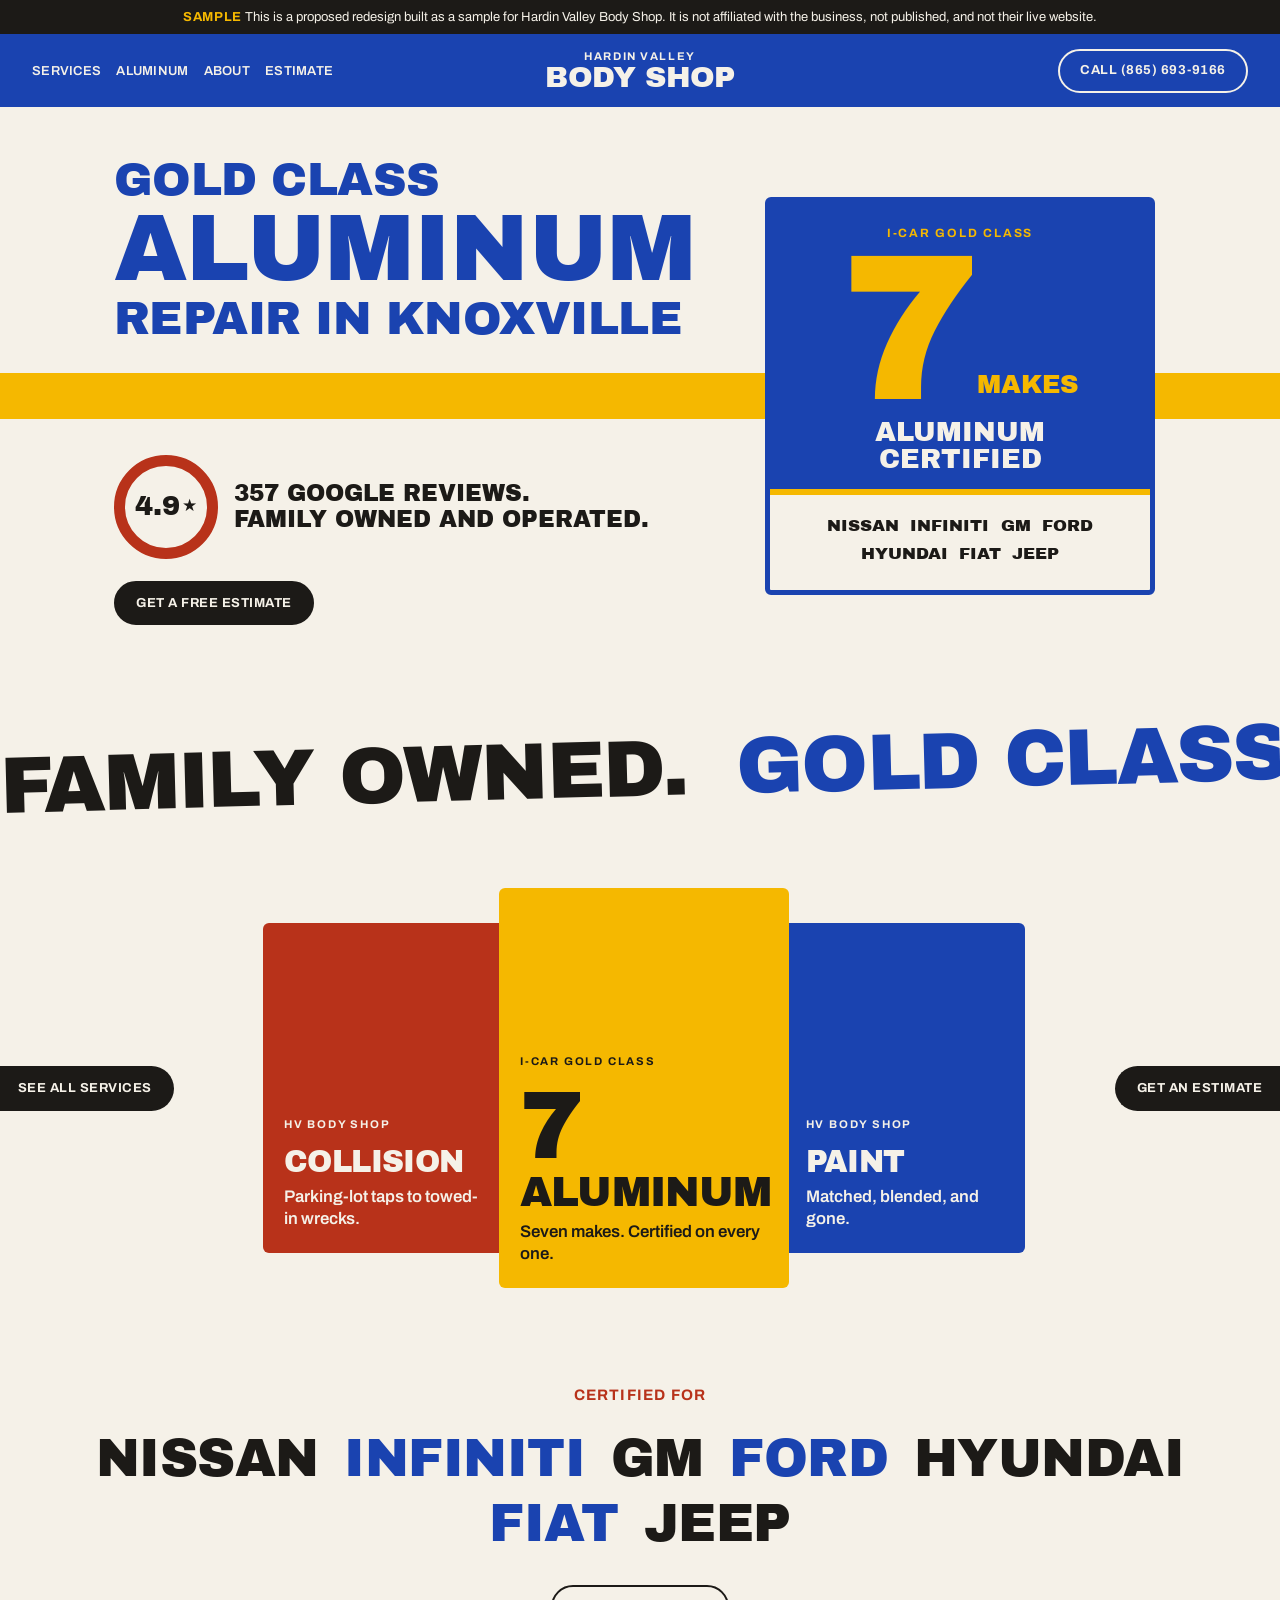
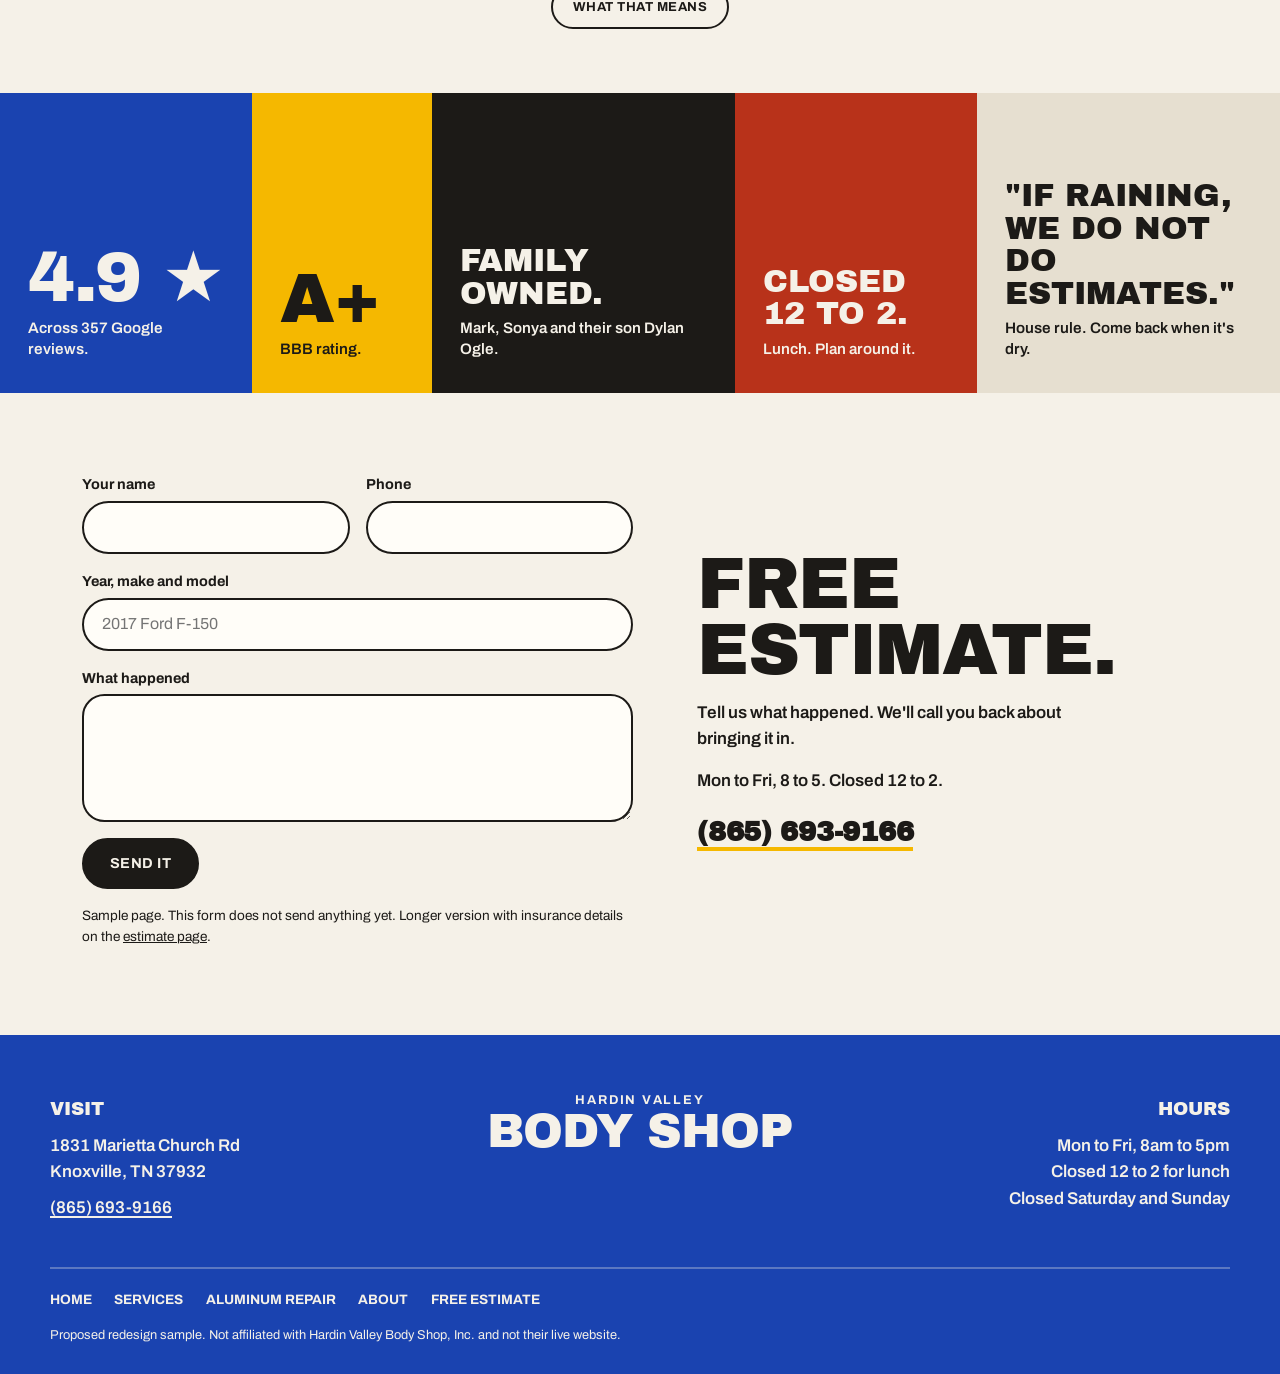
==== v2/index.html @ 8cbda002 "Add v2 preview under /v2/. Root still serves v1." ====
<!DOCTYPE html>
<html lang="en">
<head>
<meta charset="utf-8">
<meta name="viewport" content="width=device-width, initial-scale=1">
<meta name="robots" content="noindex, nofollow, noarchive">
<title>Hardin Valley Body Shop | I-CAR Gold Class Aluminum and Collision Repair, Knoxville TN</title>
<meta name="description" content="Family owned collision and aluminum repair in Knoxville. I-CAR Gold Class, aluminum certified on 7 makes. 4.9 stars across 357 Google reviews.">
<link rel="preconnect" href="https://fonts.googleapis.com">
<link rel="preconnect" href="https://fonts.gstatic.com" crossorigin>
<link href="https://fonts.googleapis.com/css2?family=Archivo:wght@400;600;700&amp;family=Archivo+Black&amp;display=swap" rel="stylesheet">
<link rel="stylesheet" href="style.css">
<script type="application/ld+json">
{
  "@context": "https://schema.org",
  "@type": "AutoBodyShop",
  "name": "Hardin Valley Body Shop, Inc.",
  "telephone": "+1-865-693-9166",
  "address": {
    "@type": "PostalAddress",
    "streetAddress": "1831 Marietta Church Rd",
    "addressLocality": "Knoxville",
    "addressRegion": "TN",
    "postalCode": "37932",
    "addressCountry": "US"
  },
  "aggregateRating": {
    "@type": "AggregateRating",
    "ratingValue": "4.9",
    "reviewCount": "357",
    "bestRating": "5"
  },
  "openingHoursSpecification": [
    {
      "@type": "OpeningHoursSpecification",
      "dayOfWeek": ["Monday", "Tuesday", "Wednesday", "Thursday", "Friday"],
      "opens": "08:00",
      "closes": "12:00"
    },
    {
      "@type": "OpeningHoursSpecification",
      "dayOfWeek": ["Monday", "Tuesday", "Wednesday", "Thursday", "Friday"],
      "opens": "14:00",
      "closes": "17:00"
    }
  ]
}
</script>
</head>
<body>
<a class="skip" href="#main">Skip to main content</a>
<div class="ribbon" role="note"><strong>Sample</strong> This is a proposed redesign built as a sample for Hardin Valley Body Shop. It is not affiliated with the business, not published, and not their live website.</div>
<header class="band">
  <div class="band-in">
    <nav class="nav" aria-label="Main">
      <ul>
        <li><a href="services.html">Services</a></li>
        <li><a href="aluminum-repair.html">Aluminum</a></li>
        <li><a href="about.html">About</a></li>
        <li><a href="estimate.html">Estimate</a></li>
      </ul>
    </nav>
    <a class="mark" href="index.html" aria-current="page"><span class="mark-sm">Hardin Valley</span> <span class="mark-lg">Body Shop</span></a>
    <a class="pill pill-line call" href="tel:+18656939166"><span class="call-word">Call </span>(865) 693-9166</a>
  </div>
</header>
<main id="main">
<section class="hero" aria-labelledby="page-title">
  <h1 id="page-title" class="stack d"><span class="s1">Gold Class</span> <span class="s2">Aluminum</span> <span class="s3">Repair in Knoxville</span></h1>
  <div class="stripe" aria-hidden="true"></div>
  <div class="plate ">
    <div class="plate-body">
      <p class="plate-top">I-CAR Gold Class</p>
      <p class="plate-num"><span class="n">7</span><span class="u">makes</span></p>
      <p class="plate-mid">Aluminum certified</p>
      <ul class="plate-list" aria-label="Certified makes"><li>Nissan</li><li>Infiniti</li><li>GM</li><li>Ford</li><li>Hyundai</li><li>Fiat</li><li>Jeep</li></ul>
    </div>
  </div>
  <div class="hero-sub">
    <p class="ring-row"><span class="ring">4.9<span aria-hidden="true">&#9733;</span><span class="sr-only"> stars</span></span><span class="ring-txt">357 Google reviews.<br>Family owned and operated.</span></p>
    <a class="pill pill-ink" href="estimate.html">Get a free estimate</a>
  </div>
</section>

<div class="marquee-wrap">
  <p class="sr-only">Family owned. Gold Class certified. Free estimates.</p>
  <div class="marquee" aria-hidden="true">
    <div class="marquee-track"><span>Family owned.</span><span>Gold Class certified.</span><span>Free estimates.</span><span>Family owned.</span><span>Gold Class certified.</span><span>Free estimates.</span><span>Family owned.</span><span>Gold Class certified.</span><span>Free estimates.</span><span>Family owned.</span><span>Gold Class certified.</span><span>Free estimates.</span></div>
  </div>
</div>

<section class="lineup" aria-labelledby="lineup-h">
  <h2 id="lineup-h" class="sr-only">What we fix</h2>
  <a class="pill pill-ink lineup-l" href="services.html">See all services</a>
  <div class="tins">
    <a class="tin tin-red" href="services.html#collision">
      <span class="tin-brand">HV Body Shop</span>
      <h3 class="d">Collision</h3>
      <p>Parking-lot taps to towed-in wrecks.</p>
    </a>
    <a class="tin tin-gold" href="aluminum-repair.html">
      <span class="tin-brand">I-CAR Gold Class</span>
      <span class="tin-proof" aria-hidden="true">7</span>
      <h3 class="d">Aluminum</h3>
      <p>Seven makes. Certified on every one.</p>
    </a>
    <a class="tin tin-blue" href="services.html#paint">
      <span class="tin-brand">HV Body Shop</span>
      <h3 class="d">Paint</h3>
      <p>Matched, blended, and gone.</p>
    </a>
  </div>
  <a class="pill pill-ink lineup-r" href="estimate.html">Get an estimate</a>
</section>

<section class="certs" aria-labelledby="certs-h">
  <h2 id="certs-h" class="certs-label">Certified for</h2>
  <ul class="certs-list" aria-label="Aluminum certified makes"><li>Nissan</li><li>Infiniti</li><li>GM</li><li>Ford</li><li>Hyundai</li><li>Fiat</li><li>Jeep</li></ul>
  <a class="pill pill-line-ink" href="aluminum-repair.html">What that means</a>
</section>

<section class="strip" aria-labelledby="strip-h">
  <h2 id="strip-h" class="sr-only">The shop</h2>
  <div class="blk b-blue w3"><p class="big">4.9 <span aria-hidden="true">&#9733;</span><span class="sr-only">stars</span></p><p class="sm">Across 357 Google reviews.</p></div>
  <div class="blk b-gold w2"><p class="big">A+</p><p class="sm">BBB rating.</p></div>
  <div class="blk b-ink w4"><p class="mid">Family owned.</p><p class="sm">Mark, Sonya and their son Dylan Ogle.</p></div>
  <div class="blk b-red w3"><p class="mid">Closed 12 to 2.</p><p class="sm">Lunch. Plan around it.</p></div>
  <div class="blk b-con w4 span2"><p class="mid">&quot;If raining, we do not do estimates.&quot;</p><p class="sm">House rule. Come back when it's dry.</p></div>
</section>

<section class="contact" aria-labelledby="contact-h">
  <div class="contact-copy">
    <h2 id="contact-h" class="d">Free<br>estimate.</h2>
    <p>Tell us what happened. We'll call you back about bringing it in.</p>
    <p>Mon to Fri, 8 to 5. Closed 12 to 2.</p>
    <p class="big-phone"><a href="tel:+18656939166">(865) 693-9166</a></p>
  </div>
  <form class="form" action="#" method="post">
    <div class="two">
      <div class="field"><label for="q-name">Your name</label><input id="q-name" name="name" type="text" autocomplete="name" required></div>
      <div class="field"><label for="q-phone">Phone</label><input id="q-phone" name="phone" type="tel" autocomplete="tel" required></div>
    </div>
    <div class="field"><label for="q-vehicle">Year, make and model</label><input id="q-vehicle" name="vehicle" type="text" placeholder="2017 Ford F-150"></div>
    <div class="field"><label for="q-what">What happened</label><textarea id="q-what" name="details" rows="4"></textarea></div>
    <button class="pill pill-ink" type="submit">Send it</button>
    <p class="form-note">Sample page. This form does not send anything yet. Longer version with insurance details on the <a href="estimate.html">estimate page</a>.</p>
  </form>
</section>
</main>
<footer class="foot">
  <div class="foot-in">
    <div>
      <h2 class="foot-h">Visit</h2>
      <p>1831 Marietta Church Rd<br>Knoxville, TN 37932</p>
      <p><a href="tel:+18656939166">(865) 693-9166</a></p>
    </div>
    <a class="mark mark-foot" href="index.html"><span class="mark-sm">Hardin Valley</span> <span class="mark-lg">Body Shop</span></a>
    <div>
      <h2 class="foot-h">Hours</h2>
      <p>Mon to Fri, 8am to 5pm<br>Closed 12 to 2 for lunch<br>Closed Saturday and Sunday</p>
    </div>
  </div>
  <ul class="foot-links">
    <li><a href="index.html">Home</a></li>
    <li><a href="services.html">Services</a></li>
    <li><a href="aluminum-repair.html">Aluminum Repair</a></li>
    <li><a href="about.html">About</a></li>
    <li><a href="estimate.html">Free Estimate</a></li>
  </ul>
  <p class="foot-fine">Proposed redesign sample. Not affiliated with Hardin Valley Body Shop, Inc. and not their live website.</p>
</footer>
</body>
</html>
---- v2/style.css ----
/* Hardin Valley Body Shop, proposed redesign v2 */

:root {
  --base: #F5F1E8;      /* warm off-white page */
  --ink: #1C1A17;       /* warm near-black text */
  --blue: #1A43B0;      /* shop blue: header, footer, hero type */
  --gold: #F5B800;      /* Gold Class + the stripe only */
  --red: #B8321A;       /* collision red */
  --concrete: #E6DFD0;  /* shop-floor grey */
  --display: "Archivo Black", "Arial Black", Impact, sans-serif;
  --body: "Archivo", Arial, Helvetica, sans-serif;
}

*, *::before, *::after { box-sizing: border-box; }

html { -webkit-text-size-adjust: 100%; }

body {
  margin: 0;
  background: var(--base);
  color: var(--ink);
  font-family: var(--body);
  font-size: 1.0625rem;
  line-height: 1.55;
}

img { max-width: 100%; }

a { color: inherit; }

p { margin: 0 0 1rem; }

h1, h2, h3 { margin: 0; font-weight: 400; }

:focus-visible {
  outline: 3px solid var(--ink);
  outline-offset: 3px;
}

.band :focus-visible,
.foot :focus-visible,
.b-blue :focus-visible,
.b-ink :focus-visible,
.svc-blue :focus-visible,
.svc-ink :focus-visible,
.svc-red :focus-visible {
  outline-color: var(--gold);
}

.sr-only {
  position: absolute;
  width: 1px;
  height: 1px;
  padding: 0;
  margin: -1px;
  overflow: hidden;
  clip: rect(0 0 0 0);
  white-space: nowrap;
  border: 0;
}

.skip {
  position: absolute;
  left: 1rem;
  top: -4rem;
  z-index: 10;
  background: var(--gold);
  color: var(--ink);
  padding: .6rem 1rem;
  font-weight: 700;
  border-radius: 999px;
}
.skip:focus { top: 1rem; }

.d {
  font-family: var(--display);
  text-transform: uppercase;
  letter-spacing: -0.02em;
  line-height: .92;
}

/* ---------- ribbon ---------- */

.ribbon {
  background: var(--ink);
  color: var(--base);
  font-size: .8125rem;
  line-height: 1.4;
  padding: .5rem 1rem;
  text-align: center;
}
.ribbon strong { color: var(--gold); font-weight: 700; text-transform: uppercase; letter-spacing: .04em; }

/* ---------- header band ---------- */

.band { background: var(--blue); color: var(--base); }

.band-in {
  display: grid;
  grid-template-columns: 1fr auto;
  grid-template-areas: "mark call" "nav nav";
  align-items: center;
  gap: .5rem 1rem;
  padding: .7rem 1rem .55rem;
  max-width: 1280px;
  margin: 0 auto;
}

.mark {
  grid-area: mark;
  display: inline-flex;
  flex-direction: column;
  text-decoration: none;
  line-height: .9;
  width: max-content;
}
.mark-sm {
  font-weight: 700;
  text-transform: uppercase;
  letter-spacing: .14em;
  font-size: .625rem;
  margin-bottom: .2rem;
}
.mark-lg {
  font-family: var(--display);
  text-transform: uppercase;
  letter-spacing: -0.02em;
  font-size: 1.375rem;
}

.nav { grid-area: nav; }
.nav ul {
  list-style: none;
  margin: 0;
  padding: 0;
  display: flex;
  flex-wrap: wrap;
  gap: .25rem .95rem;
}
.nav a {
  text-decoration: none;
  font-weight: 600;
  font-size: .8125rem;
  text-transform: uppercase;
  letter-spacing: .02em;
  padding: .2rem 0;
  border-bottom: 2px solid transparent;
}
.nav a:hover { border-bottom-color: var(--base); }
.nav a[aria-current="page"] { border-bottom-color: var(--gold); }

.call {
  grid-area: call;
  justify-self: end;
}
.call-word { display: none; }

/* ---------- pills ---------- */

.pill {
  display: inline-block;
  font-family: var(--body);
  font-weight: 700;
  text-transform: uppercase;
  letter-spacing: .04em;
  font-size: .8125rem;
  line-height: 1;
  text-decoration: none;
  padding: .85rem 1.25rem;
  border-radius: 999px;
  border: 2px solid currentColor;
  white-space: nowrap;
  cursor: pointer;
}
.pill-line { background: transparent; color: inherit; }
.pill-line:hover { background: var(--base); color: var(--blue); border-color: var(--base); }
.pill-ink { background: var(--ink); color: var(--base); border-color: var(--ink); }
.pill-ink:hover { background: var(--blue); border-color: var(--blue); }
.pill-line-ink { background: transparent; color: var(--ink); }
.pill-line-ink:hover { background: var(--ink); color: var(--base); }

/* ---------- hero: stacked headline + the gold stripe ---------- */

.hero {
  display: grid;
  grid-template-columns: 1rem minmax(0, 1fr) 1rem;
  grid-template-rows: auto 1fr 34px 1fr auto;
  padding: 2rem 0 2.75rem;
  overflow-x: clip;
}

.stack { grid-column: 2; grid-row: 1; margin: 0 0 1.75rem; color: var(--blue); }
.stack span { display: block; }
.stack .s1, .stack .s3 { font-size: clamp(1.45rem, 6.4vw, 2.9rem); }
.stack .s2 { font-size: clamp(2.6rem, 12.5vw, 5.9rem); margin: .04em 0 .06em; }

.stripe {
  grid-column: 1 / -1;
  grid-row: 3;
  background: var(--gold);
}

.plate {
  grid-column: 2;
  grid-row: 2 / 5;
  justify-self: center;
  align-self: center;
  position: relative;
  z-index: 1;
  width: min(100%, 290px);
}

.hero-sub { grid-column: 2; grid-row: 5; margin-top: 1.9rem; }

@media (min-width: 900px) {
  .hero {
    grid-template-columns: minmax(0, 1fr) minmax(0, 640px) minmax(0, 460px) minmax(0, 1fr);
    grid-template-rows: 1fr 46px 1fr;
    padding: 3.25rem 0 3.75rem;
  }
  .stack { grid-column: 2; grid-row: 1; align-self: end; margin: 0 0 2rem; padding-left: 1.5rem; }
  .stripe { grid-row: 2; }
  .plate { grid-column: 3; grid-row: 1 / 4; width: 390px; }
  .hero-sub { grid-column: 2; grid-row: 3; align-self: start; margin-top: 2.25rem; padding-left: 1.5rem; }
}

/* the plate: the hero object that crosses the stripe */

.plate { --pc: var(--blue); }
.plate-red { --pc: var(--red); }
.plate-ink { --pc: var(--ink); }
.plate-body {
  border: 5px solid var(--pc);
  background: var(--pc);
  color: var(--base);
  text-align: center;
  padding: 1.4rem 1.25rem 0;
  border-radius: 6px;
  overflow: hidden;
}
.plate-top {
  font-weight: 700;
  text-transform: uppercase;
  letter-spacing: .16em;
  font-size: .75rem;
  color: var(--gold);
  margin: 0;
}
.plate-num {
  font-family: var(--display);
  color: var(--gold);
  line-height: .78;
  margin: .35rem 0 .2rem;
  display: flex;
  justify-content: center;
  align-items: flex-end;
  gap: .3rem;
}
.plate-num .n { font-size: 9.5rem; letter-spacing: -0.04em; }
.plate-num .u {
  font-size: 1.25rem;
  text-transform: uppercase;
  line-height: 1;
  padding-bottom: .5rem;
}
.plate-mid {
  font-family: var(--display);
  text-transform: uppercase;
  font-size: 1.35rem;
  line-height: 1;
  margin: .5rem 0 1rem;
}
.plate-list {
  list-style: none;
  margin: 0 -1.25rem;
  padding: .9rem .9rem 1.1rem;
  background: var(--base);
  color: var(--ink);
  display: flex;
  flex-wrap: wrap;
  justify-content: center;
  gap: .15rem .7rem;
  font-family: var(--display);
  text-transform: uppercase;
  font-size: .9rem;
  border-top: 6px solid var(--gold);
}

@media (min-width: 900px) {
  .plate-num .n { font-size: 13rem; }
  .plate-num .u { font-size: 1.6rem; padding-bottom: .8rem; }
  .plate-mid { font-size: 1.7rem; }
  .plate-list { font-size: 1.05rem; padding: 1.1rem 1.2rem 1.4rem; }
}

/* plate variants for inner pages */
.plate-gold .plate-body { background: var(--gold); color: var(--ink); }
.plate-gold .plate-top { color: var(--ink); }

.plate-word {
  font-family: var(--display);
  text-transform: uppercase;
  letter-spacing: -0.03em;
  line-height: .85;
  font-size: 4.6rem;
  color: var(--gold);
  margin: .5rem 0 .4rem;
}
@media (min-width: 900px) { .plate-word { font-size: 6.4rem; } }

/* element tile on the aluminum page */
.tile {
  text-align: left;
  border: 4px solid var(--gold);
  padding: .7rem .9rem .8rem;
  margin: .6rem 0 1.1rem;
  color: var(--base);
}
.tile-row { display: flex; justify-content: space-between; font-weight: 700; font-size: 1rem; }
.tile-sym { font-family: var(--display); font-size: 7.5rem; line-height: .95; color: var(--gold); letter-spacing: -0.03em; }
.tile-name { font-family: var(--display); text-transform: uppercase; font-size: 1.15rem; }
@media (min-width: 900px) { .tile-sym { font-size: 10rem; } }

/* repair-order ticket on the services page */
.ticket {
  list-style: none;
  margin: .7rem 0 1.2rem;
  padding: 0;
  text-align: left;
  font-family: var(--display);
  text-transform: uppercase;
  font-size: 1.35rem;
  line-height: 1.05;
}
.ticket li {
  display: flex;
  align-items: center;
  gap: .7rem;
  padding: .55rem 0;
  border-bottom: 2px solid rgba(245, 241, 232, .35);
}
.ticket li:last-child { border-bottom: 0; }
.ticket .box { color: var(--gold); font-family: var(--body); font-size: 1.4rem; }
@media (min-width: 900px) { .ticket { font-size: 1.7rem; } }

/* rating ring under the stripe */
.ring-row { display: flex; align-items: center; gap: 1rem; margin: 0 0 1.4rem; }
.ring {
  flex: none;
  width: 84px;
  height: 84px;
  border-radius: 50%;
  border: 9px solid var(--red);
  display: flex;
  align-items: center;
  justify-content: center;
  gap: .1em;
  font-family: var(--display);
  font-size: 1.35rem;
  line-height: 1;
}
.ring-txt {
  font-family: var(--display);
  text-transform: uppercase;
  font-size: 1.05rem;
  line-height: 1.1;
}
@media (min-width: 900px) {
  .ring { width: 104px; height: 104px; border-width: 11px; font-size: 1.7rem; }
  .ring-txt { font-size: 1.45rem; }
}

/* ---------- marquee (one, CSS only) ---------- */

.marquee-wrap {
  overflow: hidden;
  padding: 2.25rem 0 2.75rem;
}
.marquee {
  transform: rotate(-1.5deg);
  overflow: hidden;
}
.marquee-track {
  display: flex;
  width: max-content;
  animation: roll 110s linear infinite;
}
.marquee-track span {
  font-family: var(--display);
  text-transform: uppercase;
  letter-spacing: -0.02em;
  font-size: clamp(2.2rem, 8vw, 5rem);
  line-height: 1.05;
  white-space: nowrap;
  padding-right: .6em;
}
.marquee-track span:nth-child(3n+2) { color: var(--blue); }
@keyframes roll {
  from { transform: translateX(0); }
  to { transform: translateX(-50%); }
}
@media (prefers-reduced-motion: reduce) {
  .marquee-track { animation: none; }
}

/* ---------- lineup: services as tins, pills pinned to the edges ---------- */

.lineup {
  display: grid;
  grid-template-columns: 1fr 1fr;
  grid-template-areas: "tins tins" "left right";
  row-gap: 2rem;
  align-items: center;
  padding: 1rem 0 3.5rem;
}
.lineup-l { grid-area: left; justify-self: start; border-radius: 0 999px 999px 0; border-left: 0; padding-left: 1.1rem; }
.lineup-r { grid-area: right; justify-self: end; border-radius: 999px 0 0 999px; border-right: 0; padding-right: 1.1rem; }

.tins {
  grid-area: tins;
  display: flex;
  flex-direction: column;
  gap: 1rem;
  padding: 0 1rem;
}
.tin {
  display: block;
  text-decoration: none;
  padding: 1.4rem 1.3rem 1.5rem;
  border-radius: 6px;
}
.tin-brand {
  display: block;
  font-weight: 700;
  font-size: .7rem;
  letter-spacing: .16em;
  text-transform: uppercase;
  margin-bottom: .9rem;
}
.tin h3 { font-size: 2.6rem; margin-bottom: .6rem; }
.tin p { margin: 0; font-weight: 600; font-size: 1.05rem; line-height: 1.3; }
.tin .tin-proof { font-family: var(--display); font-size: 4.5rem; line-height: .8; margin: .2rem 0 .5rem; letter-spacing: -0.03em; }
.tin-red { background: var(--red); color: var(--base); }
.tin-gold { background: var(--gold); color: var(--ink); }
.tin-blue { background: var(--blue); color: var(--base); }
.tin:hover h3 { text-decoration: underline; text-decoration-thickness: 3px; text-underline-offset: 4px; }

@media (min-width: 900px) {
  .lineup {
    grid-template-columns: auto 1fr auto;
    grid-template-areas: "left tins right";
    padding: 2rem 0 5rem;
  }
  .tins { flex-direction: row; justify-content: center; align-items: center; gap: 0; padding: 0 1.5rem; }
  .tin { width: 250px; min-height: 330px; display: flex; flex-direction: column; justify-content: flex-end; }
  .tin-gold { width: 290px; min-height: 400px; position: relative; z-index: 1; margin: 0 -14px; }
  .tin h3 { font-size: 1.9rem; }
  .tin-red { padding-right: 1.9rem; }
  .tin-blue { padding-left: 1.9rem; }
  .tin-gold h3 { font-size: 2.6rem; }
  .tin .tin-proof { font-size: 6rem; }
}

/* ---------- certified for ---------- */

.certs { text-align: center; padding: 1rem 1rem 4rem; }
.strip + .certs, section + .certs { padding-top: 4rem; }
.lineup + .certs { padding-top: 1rem; }
.certs-label {
  color: var(--red);
  font-family: var(--body);
  font-weight: 700;
  text-transform: uppercase;
  letter-spacing: .08em;
  font-size: .95rem;
  margin-bottom: 1.4rem;
}
.certs-list {
  list-style: none;
  margin: 0 auto 2rem;
  padding: 0;
  max-width: 1100px;
  display: flex;
  flex-wrap: wrap;
  justify-content: center;
  align-items: baseline;
  gap: .4rem 1.6rem;
  font-family: var(--display);
  text-transform: uppercase;
  letter-spacing: -0.01em;
  font-size: clamp(1.6rem, 5.4vw, 3.3rem);
  line-height: 1.1;
}
.certs-list li:nth-child(even) { color: var(--blue); }
.certs-note { font-weight: 600; margin: -0.6rem auto 1.6rem; max-width: 36rem; }

/* ---------- unequal strip ---------- */

.strip {
  display: grid;
  grid-template-columns: repeat(2, minmax(0, 1fr));
}
.blk { padding: 1.5rem 1.2rem 1.6rem; display: flex; flex-direction: column; justify-content: flex-end; min-height: 170px; }
.blk p { margin: 0; }
.blk .big { white-space: nowrap; font-family: var(--display); font-size: 2.6rem; line-height: .95; letter-spacing: -0.02em; margin-bottom: .4rem; }
.blk .mid { font-family: var(--display); text-transform: uppercase; font-size: 1.45rem; line-height: 1.02; margin-bottom: .5rem; }
.blk .sm { font-weight: 600; font-size: .95rem; line-height: 1.35; }
.b-blue { background: var(--blue); color: var(--base); }
.b-gold { background: var(--gold); color: var(--ink); }
.b-ink { background: var(--ink); color: var(--base); }
.b-red { background: var(--red); color: var(--base); }
.b-con { background: var(--concrete); color: var(--ink); }
.span2 { grid-column: span 2; }

@media (min-width: 900px) {
  .strip { display: flex; }
  .blk { min-height: 300px; padding: 2rem 1.75rem 2.1rem; }
  .w2 { flex: 2 1 0; }
  .w3 { flex: 3 1 0; }
  .w4 { flex: 4 1 0; }
  .w5 { flex: 5 1 0; }
  .blk .big { font-size: 4.4rem; }
  .blk .mid { font-size: 2rem; }
}

/* ---------- contact / estimate form ---------- */

.contact {
  display: grid;
  gap: 2rem;
  padding: 3.5rem 1rem 4rem;
  max-width: 1180px;
  margin: 0 auto;
}
.contact-copy h2 { font-size: clamp(2.6rem, 12vw, 4.5rem); color: var(--ink); margin-bottom: 1rem; }
.contact-copy p { font-weight: 600; max-width: 26rem; }
.big-phone { font-family: var(--display); font-size: 1.7rem; letter-spacing: -0.01em; }
.big-phone a { text-decoration: none; border-bottom: 4px solid var(--gold); }

@media (min-width: 900px) {
  .contact { grid-template-columns: minmax(0, 1.1fr) minmax(0, 1fr); gap: 4rem; align-items: center; padding: 5rem 2rem 5.5rem; }
  .contact .form { grid-column: 1; grid-row: 1; }
  .contact .contact-copy { grid-column: 2; grid-row: 1; }
}

.form { display: grid; gap: 1rem; }
.form fieldset { border: 0; margin: 0; padding: 0; display: grid; gap: 1rem; }
.form legend {
  font-family: var(--display);
  text-transform: uppercase;
  font-size: 1.25rem;
  padding: 0;
  margin-bottom: .2rem;
}
.field { display: grid; gap: .35rem; }
.field label { font-weight: 700; font-size: .9rem; }
.hint { font-size: .85rem; color: var(--ink); margin: 0; }
.field input,
.field select,
.field textarea {
  font: inherit;
  font-size: 1rem;
  color: var(--ink);
  background: #FFFDF8;
  border: 2px solid var(--ink);
  border-radius: 999px;
  padding: .75rem 1.15rem;
  width: 100%;
  min-width: 0;
}
.field select {
  appearance: none;
  -webkit-appearance: none;
  background-image: url("data:image/svg+xml,%3Csvg xmlns='http://www.w3.org/2000/svg' width='14' height='9' viewBox='0 0 14 9'%3E%3Cpath d='M1 1l6 6 6-6' fill='none' stroke='%231C1A17' stroke-width='2.5'/%3E%3C/svg%3E");
  background-position: calc(100% - 1.1rem) 50%;
  background-size: 14px 9px;
  background-repeat: no-repeat;
  padding-right: 2.5rem;
}
.field textarea { border-radius: 1.4rem; min-height: 8rem; resize: vertical; }
.field input:focus-visible,
.field select:focus-visible,
.field textarea:focus-visible { outline: 3px solid var(--blue); outline-offset: 2px; }
.two { display: grid; gap: 1rem; }
@media (min-width: 600px) { .two { grid-template-columns: 1fr 1fr; } }
.form .pill { justify-self: start; font-size: .9rem; padding: 1rem 1.6rem; }
.form-note { font-size: .85rem; margin: 0; }

/* ---------- inner page sections ---------- */

.svc { padding: 2.5rem 1rem; }
.svc-in { max-width: 1180px; margin: 0 auto; display: grid; gap: 1rem; }
.svc h2 { font-size: clamp(2.6rem, 12vw, 6rem); }
.svc p { font-weight: 600; font-size: 1.1rem; max-width: 34rem; }
.svc p:last-child { margin-bottom: 0; }
.svc-red { background: var(--red); color: var(--base); }
.svc-gold { background: var(--gold); color: var(--ink); }
.svc-blue { background: var(--blue); color: var(--base); }
.svc-con { background: var(--concrete); color: var(--ink); }
.svc-ink { background: var(--ink); color: var(--base); }
.svc-base { background: var(--base); color: var(--ink); }
.svc a { font-weight: 700; }
.svc .seven { font-family: var(--display); font-size: 8rem; line-height: .8; letter-spacing: -0.04em; }
.svc .makes { font-family: var(--display); text-transform: uppercase; font-size: 1.2rem; line-height: 1.25; }
@media (min-width: 900px) {
  .svc { padding: 4rem 2rem; }
  .svc-in { grid-template-columns: minmax(0, 1.2fr) minmax(0, 1fr); gap: 3rem; align-items: end; }
  .svc-flip .svc-in { grid-template-columns: minmax(0, 1fr) minmax(0, 1.2fr); }
  .svc-flip .svc-in > :first-child { order: 2; }
  .svc .seven { font-size: 13rem; }
}

/* the flowing process line */
.flow-sec { padding: 3.5rem 1rem 3.75rem; max-width: 1180px; margin: 0 auto; }
.flow-sec h2 { font-size: clamp(2.2rem, 9vw, 4.2rem); color: var(--blue); margin-bottom: 1.4rem; }
.flow {
  font-family: var(--display);
  text-transform: uppercase;
  letter-spacing: -0.01em;
  font-size: clamp(1.45rem, 5.2vw, 2.9rem);
  line-height: 1.18;
  margin: 0 0 1.5rem;
}
.flow .ar { color: var(--gold); -webkit-text-stroke: 1px var(--ink); padding: 0 .1em; }
.flow-note { font-weight: 600; max-width: 38rem; }

/* CTA row with pinned pills on inner pages */
.pinned {
  display: flex;
  justify-content: space-between;
  align-items: center;
  flex-wrap: wrap;
  gap: 1rem;
  padding: 2.5rem 0;
}
.pinned .pill:first-child { border-radius: 0 999px 999px 0; border-left: 0; }
.pinned .pill:last-child { border-radius: 999px 0 0 999px; border-right: 0; margin-left: auto; }
.pinned-mid { display: none; font-family: var(--display); text-transform: uppercase; font-size: 1.6rem; text-align: center; }
@media (min-width: 900px) { .pinned-mid { display: block; } .pinned { padding: 3.5rem 0; } }

/* people strip on about */
.people .blk .big { font-size: 2.3rem; }
@media (min-width: 900px) { .people .blk .big { font-size: 3.8rem; } }

.lead-line {
  max-width: 1180px;
  margin: 0 auto;
  padding: 3.5rem 1rem;
}
.lead-line p.d { font-size: clamp(1.9rem, 7.6vw, 4.4rem); margin: 0 0 1.2rem; }
.lead-line p { font-weight: 600; max-width: 36rem; }

/* estimate page layout */
.est {
  display: grid;
  gap: 3rem;
  padding: 3rem 1rem 4rem;
  max-width: 1180px;
  margin: 0 auto;
}
.est-side h2 { font-size: clamp(2rem, 8vw, 3.2rem); margin-bottom: 1rem; color: var(--blue); }
.est-side p { font-weight: 600; }
.est-side .rain {
  background: var(--concrete);
  padding: 1.2rem 1.3rem;
  border-radius: 6px;
  font-family: var(--display);
  text-transform: uppercase;
  font-size: 1.3rem;
  line-height: 1.1;
}
.est-side dl { margin: 0 0 1.5rem; }
.est-side dt { font-family: var(--display); text-transform: uppercase; font-size: 1.05rem; margin-top: 1rem; }
.est-side dd { margin: .2rem 0 0; font-weight: 600; }
@media (min-width: 900px) {
  .est { grid-template-columns: minmax(0, 1.25fr) minmax(0, 1fr); gap: 5rem; padding: 4.5rem 2rem 5rem; }
}

/* ---------- footer band ---------- */

.foot { background: var(--blue); color: var(--base); padding: 2.75rem 1rem 1.5rem; }
.foot-in {
  max-width: 1180px;
  margin: 0 auto;
  display: grid;
  gap: 2rem;
}
.foot-h { font-family: var(--display); text-transform: uppercase; font-size: 1.15rem; margin-bottom: .6rem; }
.foot p { margin: 0 0 .6rem; font-weight: 600; }
.foot a { text-decoration-thickness: 2px; text-underline-offset: 3px; }
.mark-foot { order: -1; grid-area: auto; }
.mark-foot .mark-lg { font-size: 2.2rem; }
.mark-foot .mark-sm { font-size: .8rem; }
.foot-links {
  list-style: none;
  margin: 2.25rem auto 0;
  padding: 1.25rem 0 0;
  max-width: 1180px;
  display: flex;
  flex-wrap: wrap;
  gap: .4rem 1.4rem;
  border-top: 2px solid rgba(245, 241, 232, .3);
  font-weight: 700;
  font-size: .85rem;
  text-transform: uppercase;
}
.foot-links a { text-decoration: none; }
.foot-links a:hover { text-decoration: underline; }
.foot-fine { max-width: 1180px; margin: 1rem auto 0 !important; font-size: .8rem; font-weight: 400 !important; }

@media (min-width: 900px) {
  .band-in {
    grid-template-columns: 1fr auto 1fr;
    grid-template-areas: "nav mark call";
    padding: .9rem 2rem;
  }
  .mark { justify-self: center; align-items: center; text-align: center; }
  .mark-sm { font-size: .7rem; }
  .mark-lg { font-size: 1.85rem; }
  .call-word { display: inline; }
  .foot { padding: 3.75rem 2rem 1.75rem; }
  .foot-in { grid-template-columns: 1fr auto 1fr; align-items: start; }
  .mark-foot { order: 0; align-items: center; text-align: center; justify-self: center; }
  .mark-foot .mark-lg { font-size: 3rem; }
  .foot-in > div:last-child { text-align: right; }
}

.inline-makes { list-style: none; margin: 0; padding: 0; display: flex; flex-wrap: wrap; gap: 0 .8rem; }
.lead-line h2 { font-size: clamp(2rem, 8vw, 4.6rem); margin-bottom: 1.2rem; }
.est > div > h2 { font-size: clamp(2rem, 8vw, 3.2rem); margin-bottom: 1.25rem; }

.ring [aria-hidden] { font-size: .62em; }
.people .blk .big { text-transform: uppercase; letter-spacing: -0.02em; }
.people .blk .big { white-space: normal; }
.pinned-mid { flex: 1; margin: 0; }
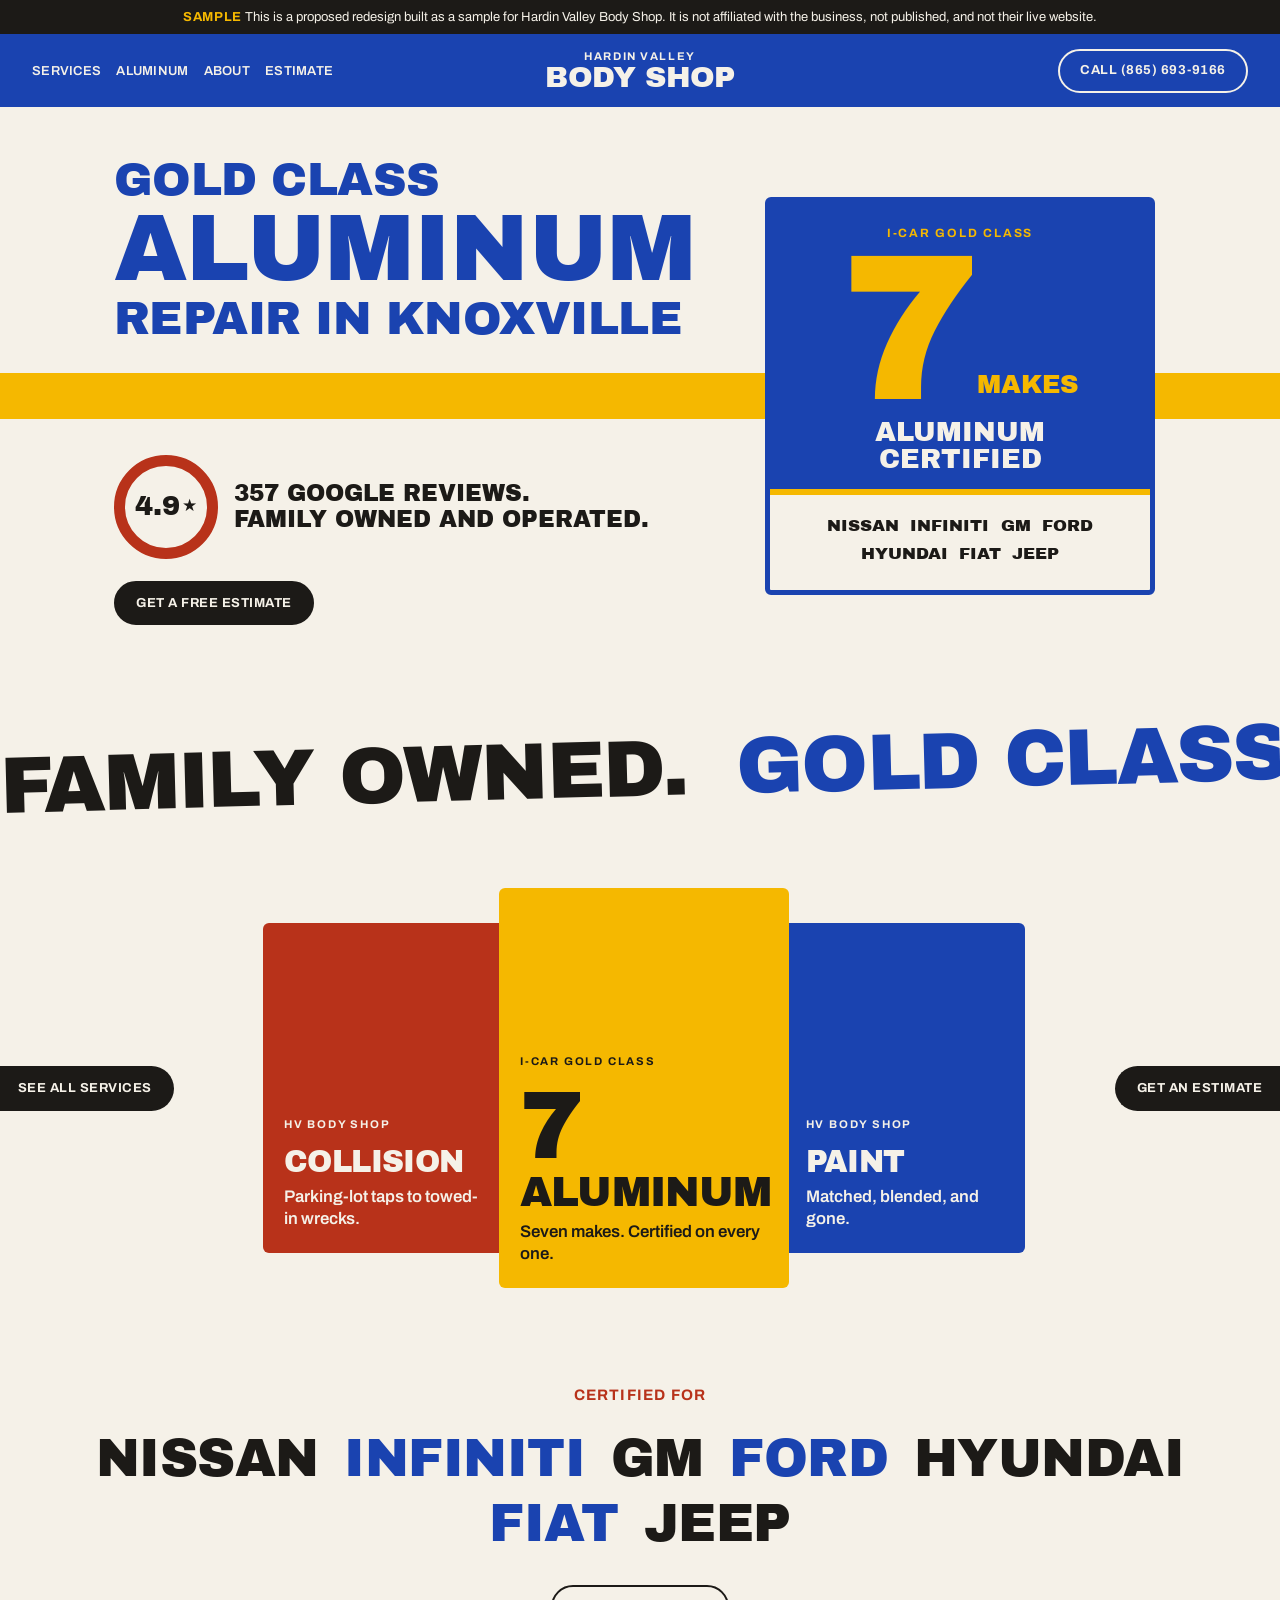
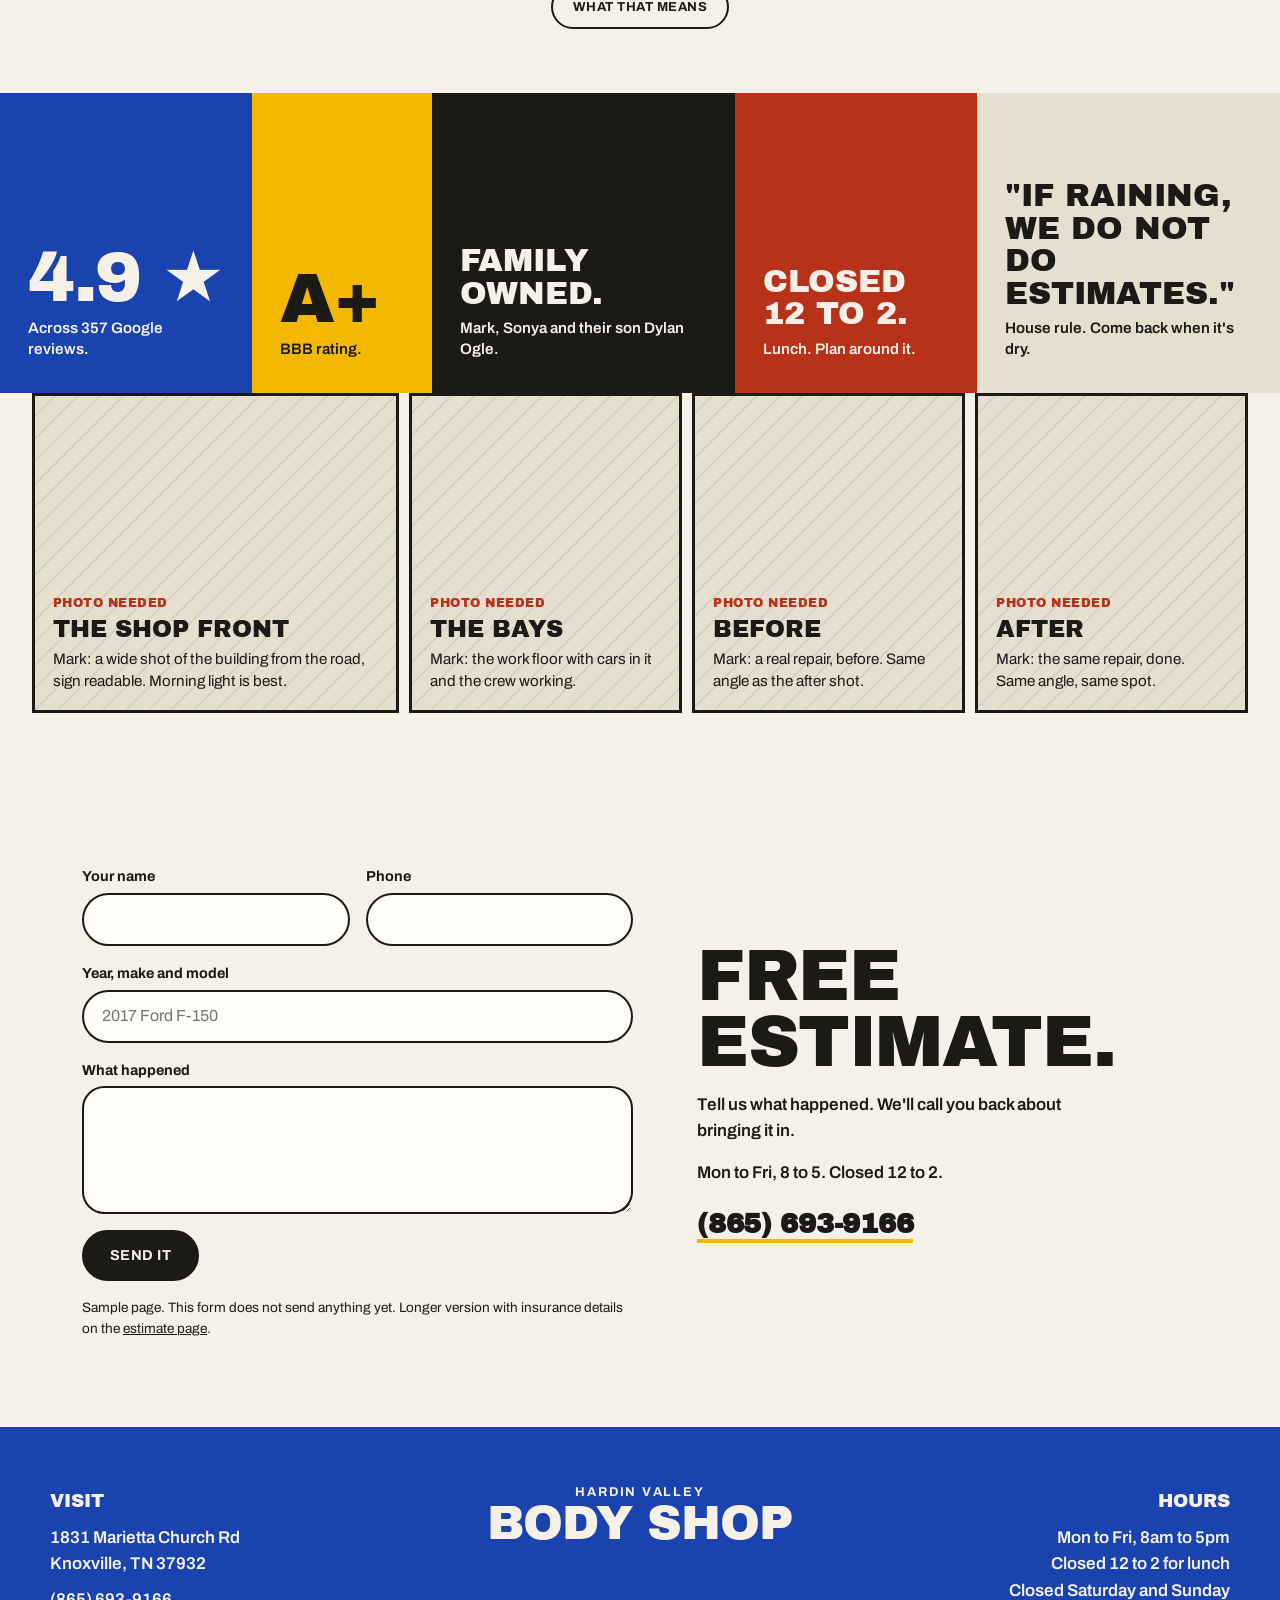
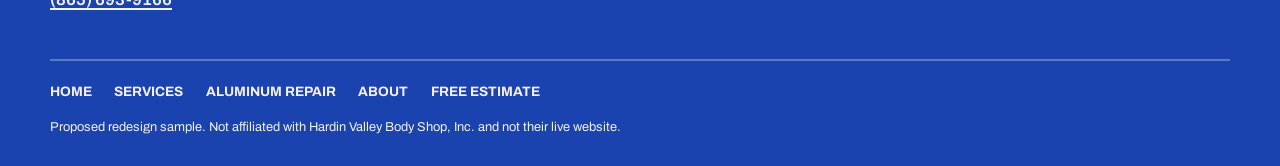
==== commit 28877647: "Promote v2 (with labeled photo spots for the owner) to the main link." ====
--- a/v2/index.html
+++ b/v2/index.html
@@ -128,6 +128,13 @@
   <div class="blk b-con w4 span2"><p class="mid">&quot;If raining, we do not do estimates.&quot;</p><p class="sm">House rule. Come back when it's dry.</p></div>
 </section>
 
+<section class="photos" aria-label="Photo spots for the shop">
+  <div class="ph pw4"><p class="ph-tag">Photo needed</p><p class="ph-what">The shop front</p><p class="ph-note">Mark: a wide shot of the building from the road, sign readable. Morning light is best.</p></div>
+  <div class="ph pw3"><p class="ph-tag">Photo needed</p><p class="ph-what">The bays</p><p class="ph-note">Mark: the work floor with cars in it and the crew working.</p></div>
+  <div class="ph pw3"><p class="ph-tag">Photo needed</p><p class="ph-what">Before</p><p class="ph-note">Mark: a real repair, before. Same angle as the after shot.</p></div>
+  <div class="ph pw3"><p class="ph-tag">Photo needed</p><p class="ph-what">After</p><p class="ph-note">Mark: the same repair, done. Same angle, same spot.</p></div>
+</section>
+
 <section class="contact" aria-labelledby="contact-h">
   <div class="contact-copy">
     <h2 id="contact-h" class="d">Free<br>estimate.</h2>
--- a/v2/style.css
+++ b/v2/style.css
@@ -733,3 +733,21 @@
 .people .blk .big { text-transform: uppercase; letter-spacing: -0.02em; }
 .people .blk .big { white-space: normal; }
 .pinned-mid { flex: 1; margin: 0; }
+
+/* Photo spots: where Mark's real photos go. Deliberate, labeled, never broken looking. */
+.photos { display: grid; grid-template-columns: 1fr; gap: 10px; padding: 0 16px 48px; }
+.ph {
+  min-height: 210px; display: flex; flex-direction: column; justify-content: flex-end;
+  padding: 18px; border: 3px solid var(--ink);
+  background-color: var(--concrete);
+  background-image: repeating-linear-gradient(-45deg, transparent 0 14px, rgba(28, 26, 23, 0.07) 14px 16px);
+}
+.ph-tag { margin: 0 0 4px; font-family: var(--display); font-size: 0.78rem; letter-spacing: 0.04em; text-transform: uppercase; color: var(--red); }
+.ph-what { margin: 0 0 6px; font-family: var(--display); font-size: 1.5rem; line-height: 1.05; text-transform: uppercase; color: var(--ink); }
+.ph-note { margin: 0; font-size: 0.95rem; line-height: 1.45; max-width: 36ch; color: var(--ink); }
+@media (min-width: 900px) {
+  .photos { grid-template-columns: repeat(13, 1fr); padding: 0 32px 72px; }
+  .ph { min-height: 320px; }
+  .pw3 { grid-column: span 3; } .pw4 { grid-column: span 4; } .pw5 { grid-column: span 5; }
+  .pw6 { grid-column: span 6; } .pw7 { grid-column: span 7; }
+}
